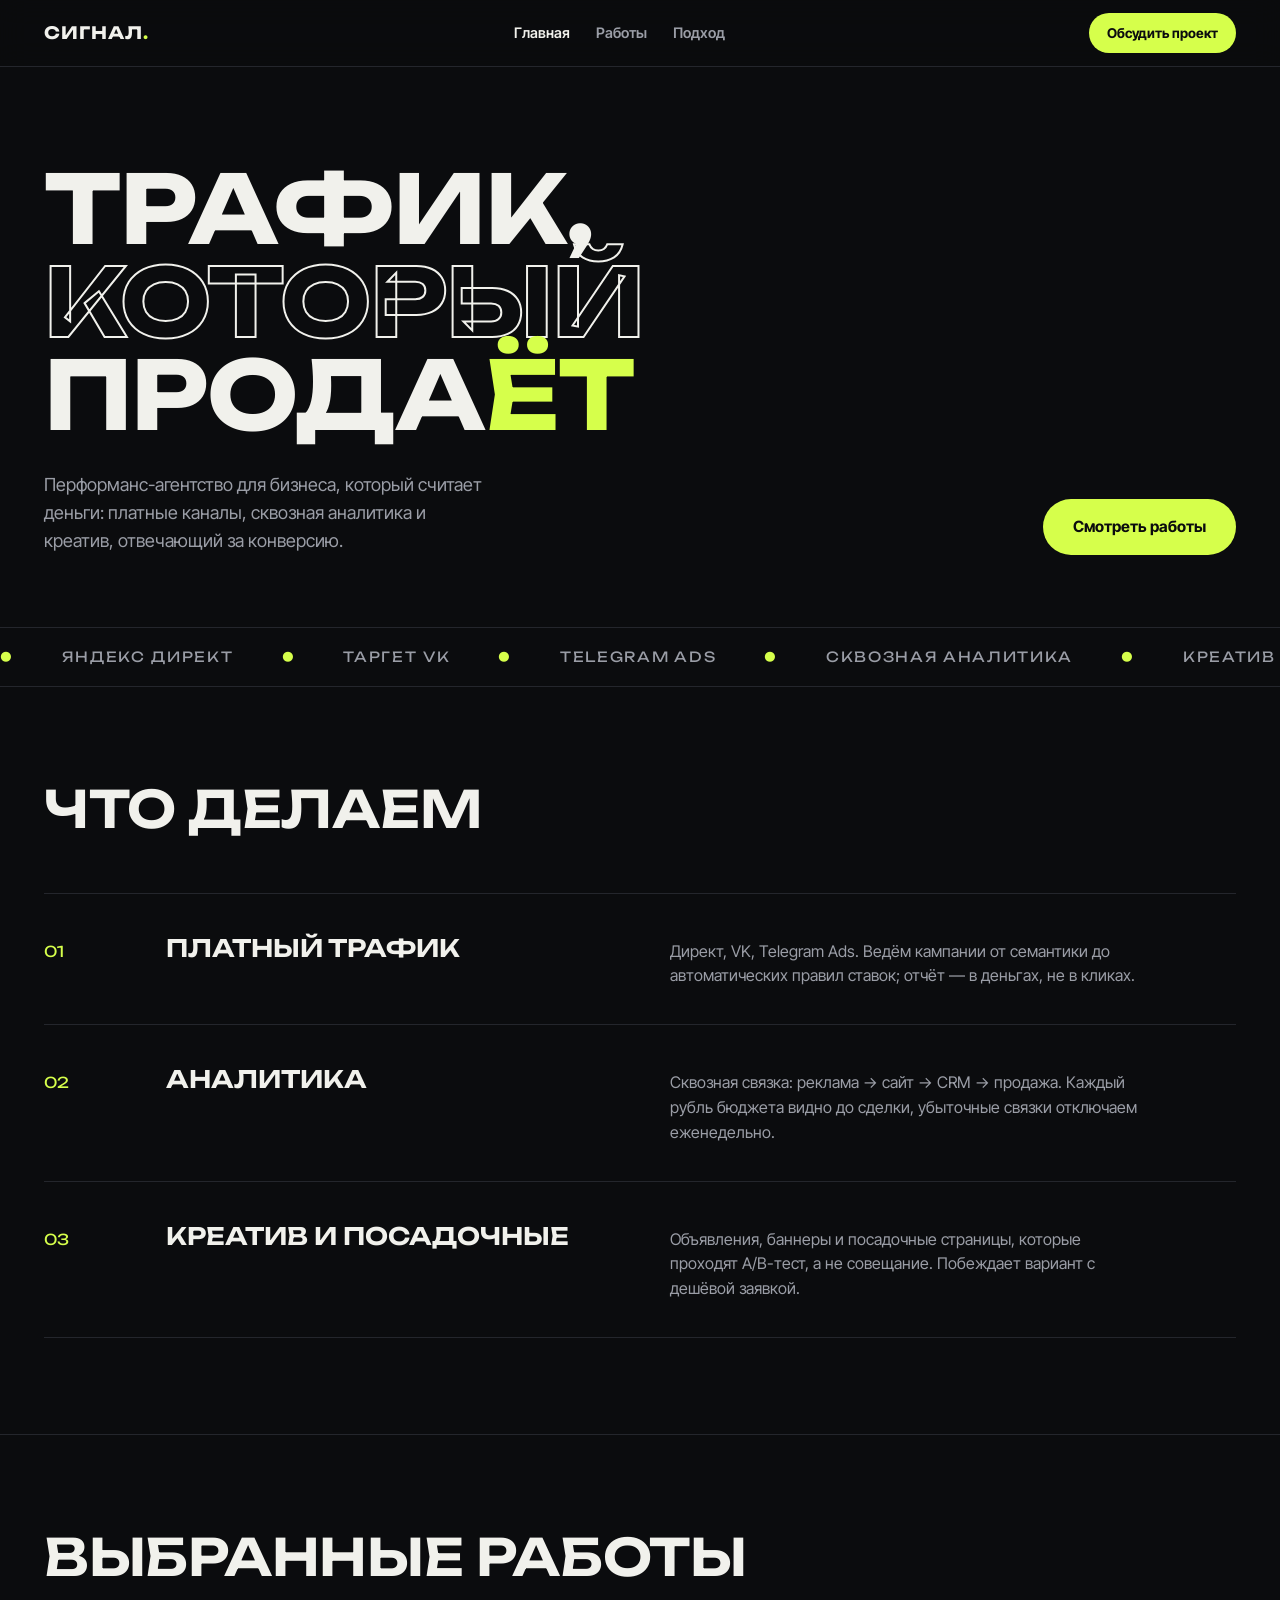
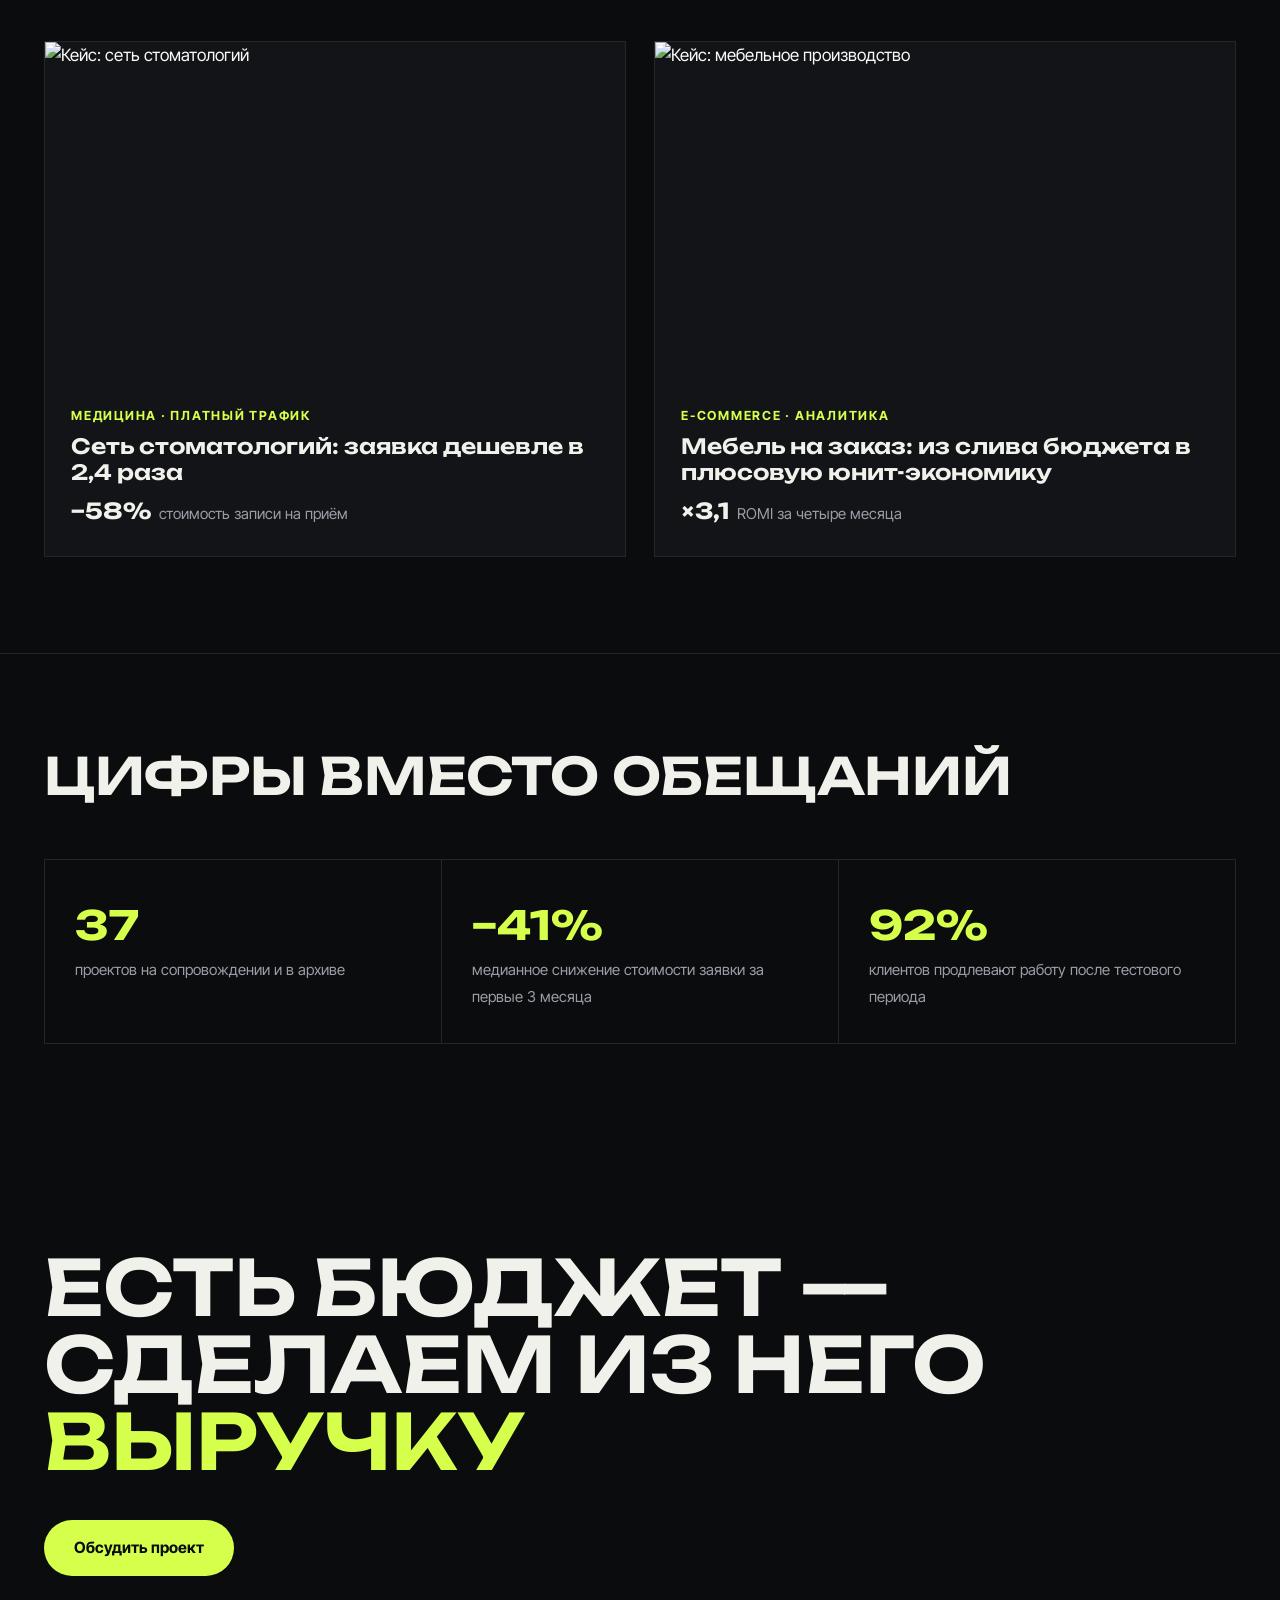
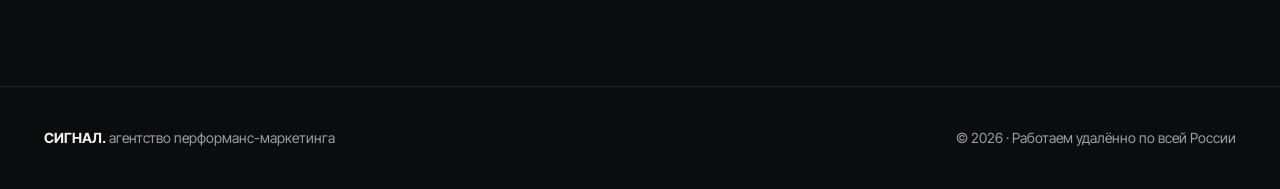
==== index.html @ fbac9bfa "Signal performance marketing agency site" ====
<!DOCTYPE html>
<html lang="ru">
<head>
<meta charset="utf-8">
<meta name="viewport" content="width=device-width, initial-scale=1">
<title>Сигнал — агентство перформанс-маркетинга</title>
<meta name="description" content="Сигнал — агентство перформанс-маркетинга: платный трафик, аналитика, креатив. Работаем на заявки и продажи, а не на охваты.">
<link rel="preconnect" href="https://fonts.googleapis.com">
<link rel="preconnect" href="https://fonts.gstatic.com" crossorigin>
<link href="https://fonts.googleapis.com/css2?family=Unbounded:wght@600;700&family=Inter+Tight:wght@400;500;600;700&display=swap" rel="stylesheet">
<link rel="stylesheet" href="style.css">
</head>
<body>

<header class="head">
  <div class="wrap">
    <a class="logo" href="index.html">СИГНАЛ<i>.</i></a>
    <nav class="nav">
      <a href="index.html" class="on">Главная</a>
      <a href="works.html">Работы</a>
      <a href="approach.html">Подход</a>
    </nav>
    <a class="cta-mini" href="mailto:hi@signal.example">Обсудить проект</a>
  </div>
</header>

<section class="hero">
  <div class="wrap">
    <h1>Трафик,<br><span class="hollow">который</span><br>прода<span class="acid">ёт</span></h1>
    <div class="hero-sub">
      <p>Перформанс-агентство для бизнеса, который считает деньги: платные каналы, сквозная аналитика и креатив, отвечающий за конверсию.</p>
      <a class="btn" href="works.html">Смотреть работы</a>
    </div>
  </div>
</section>

<div class="marquee" aria-hidden="true">
  <div class="marquee-track">
    <span><i>●</i>Яндекс Директ</span><span><i>●</i>Таргет VK</span><span><i>●</i>Telegram Ads</span><span><i>●</i>Сквозная аналитика</span><span><i>●</i>Креатив</span><span><i>●</i>CRM-маркетинг</span>
    <span><i>●</i>Яндекс Директ</span><span><i>●</i>Таргет VK</span><span><i>●</i>Telegram Ads</span><span><i>●</i>Сквозная аналитика</span><span><i>●</i>Креатив</span><span><i>●</i>CRM-маркетинг</span>
  </div>
</div>

<section class="blk">
  <div class="wrap">
    <h2>Что делаем</h2>
    <div class="srv">
      <div class="srv-row rise">
        <div class="no">01</div>
        <h3>Платный трафик</h3>
        <p>Директ, VK, Telegram Ads. Ведём кампании от семантики до автоматических правил ставок; отчёт — в деньгах, не в кликах.</p>
      </div>
      <div class="srv-row rise">
        <div class="no">02</div>
        <h3>Аналитика</h3>
        <p>Сквозная связка: реклама → сайт → CRM → продажа. Каждый рубль бюджета видно до сделки, убыточные связки отключаем еженедельно.</p>
      </div>
      <div class="srv-row rise">
        <div class="no">03</div>
        <h3>Креатив и посадочные</h3>
        <p>Объявления, баннеры и посадочные страницы, которые проходят A/B-тест, а не совещание. Побеждает вариант с дешёвой заявкой.</p>
      </div>
    </div>
  </div>
</section>

<section class="blk">
  <div class="wrap">
    <h2>Выбранные работы</h2>
    <div class="works-grid">
      <a class="work-card rise" href="work-dental.html">
        <img src="https://picsum.photos/id/1076/900/680" alt="Кейс: сеть стоматологий" loading="lazy">
        <div class="work-card__body">
          <span class="work-card__tag">Медицина · платный трафик</span>
          <h3>Сеть стоматологий: заявка дешевле в 2,4 раза</h3>
          <div class="work-card__nums"><b>−58%</b>стоимость записи на приём</div>
        </div>
      </a>
      <a class="work-card rise" href="work-furniture.html">
        <img src="https://picsum.photos/id/48/900/680" alt="Кейс: мебельное производство" loading="lazy">
        <div class="work-card__body">
          <span class="work-card__tag">E-commerce · аналитика</span>
          <h3>Мебель на заказ: из слива бюджета в плюсовую юнит-экономику</h3>
          <div class="work-card__nums"><b>×3,1</b>ROMI за четыре месяца</div>
        </div>
      </a>
    </div>
  </div>
</section>

<section class="blk">
  <div class="wrap">
    <h2>Цифры вместо обещаний</h2>
    <div class="nums">
      <div class="rise"><b>37</b><span>проектов на сопровождении и в архиве</span></div>
      <div class="rise"><b>−41%</b><span>медианное снижение стоимости заявки за первые 3 месяца</span></div>
      <div class="rise"><b>92%</b><span>клиентов продлевают работу после тестового периода</span></div>
    </div>
  </div>
</section>

<section class="big-cta">
  <div class="wrap">
    <h2>Есть бюджет —<br>сделаем из него <span>выручку</span></h2>
    <a class="btn" href="mailto:hi@signal.example">Обсудить проект</a>
  </div>
</section>

<footer class="foot">
  <div class="wrap">
    <div><b>СИГНАЛ.</b> агентство перформанс-маркетинга</div>
    <div>© 2026 · Работаем удалённо по всей России</div>
  </div>
</footer>

<script>
const io = new IntersectionObserver(es => es.forEach(e => {
  if (e.isIntersecting) { e.target.classList.add('in'); io.unobserve(e.target); }
}), { threshold: 0.15 });
document.querySelectorAll('.rise').forEach(el => io.observe(el));
</script>
</body>
</html>
---- style.css ----
:root {
  --bg: #0b0c0e;
  --bg-raise: #131418;
  --line: #24262c;
  --ink: #f1f1ec;
  --ink-soft: #9a9da6;
  --acid: #d6ff4b;
  --wrap: 1240px;
}

* { margin: 0; padding: 0; box-sizing: border-box; }

html { scroll-behavior: smooth; }
@media (prefers-reduced-motion: reduce) {
  html { scroll-behavior: auto; }
  .rise { opacity: 1 !important; transform: none !important; transition: none !important; }
}

body {
  font-family: "Inter Tight", -apple-system, sans-serif;
  background: var(--bg); color: var(--ink);
  line-height: 1.55; font-size: 17px;
  -webkit-font-smoothing: antialiased;
}
.wrap { max-width: var(--wrap); margin: 0 auto; padding: 0 24px; }
a { color: inherit; text-decoration: none; }
img { max-width: 100%; display: block; }
h1, h2, h3, .display { font-family: "Unbounded", sans-serif; font-weight: 600; }

/* header */
.head { position: sticky; top: 0; z-index: 50; background: rgb(11 12 14 / .85); backdrop-filter: blur(14px); border-bottom: 1px solid var(--line); }
.head .wrap { height: 66px; display: flex; align-items: center; justify-content: space-between; }
.logo { font-family: "Unbounded", sans-serif; font-weight: 700; font-size: 17px; letter-spacing: .06em; }
.logo i { font-style: normal; color: var(--acid); }
.nav { display: flex; gap: 26px; font-size: 14.5px; font-weight: 600; color: var(--ink-soft); }
.nav a:hover, .nav a.on { color: var(--ink); }
.cta-mini { font-size: 13.5px; font-weight: 700; padding: 10px 18px; background: var(--acid); color: #0b0c0e; border-radius: 999px; transition: transform .15s ease; }
.cta-mini:hover { transform: scale(1.04); }
.cta-mini:active { transform: scale(.98); }

/* hero */
.hero { padding: 96px 0 72px; border-bottom: 1px solid var(--line); position: relative; overflow: hidden; }
.hero h1 {
  font-size: clamp(44px, 7.4vw, 104px);
  line-height: .98; letter-spacing: -0.01em; font-weight: 700;
  text-transform: uppercase;
}
.hero h1 .hollow {
  color: transparent;
  -webkit-text-stroke: 2px var(--ink);
}
.hero h1 .acid { color: var(--acid); }
.hero-sub { margin-top: 30px; display: flex; align-items: flex-end; justify-content: space-between; gap: 40px; flex-wrap: wrap; }
.hero-sub p { max-width: 44ch; color: var(--ink-soft); font-size: 18px; }
.btn {
  display: inline-block; font-weight: 700; font-size: 15.5px;
  padding: 16px 30px; border-radius: 999px;
  background: var(--acid); color: #0b0c0e;
  transition: transform .15s ease;
  white-space: nowrap;
}
.btn:hover { transform: scale(1.05); }
.btn:active { transform: scale(.97); }
.btn--ghost { background: transparent; color: var(--ink); border: 1px solid var(--line); }
.btn--ghost:hover { border-color: var(--ink); }

/* marquee */
.marquee { border-bottom: 1px solid var(--line); overflow: hidden; padding: 18px 0; }
.marquee-track { display: flex; gap: 48px; width: max-content; animation: slide 28s linear infinite; font-family: "Unbounded", sans-serif; font-size: 14px; letter-spacing: .12em; text-transform: uppercase; color: var(--ink-soft); }
.marquee-track span i { font-style: normal; color: var(--acid); margin-right: 48px; }
@keyframes slide { to { transform: translateX(-50%); } }
@media (prefers-reduced-motion: reduce) { .marquee-track { animation: none; } }

/* sections */
section.blk { padding: 96px 0; }
section.blk + section.blk { border-top: 1px solid var(--line); }
.blk h2 { font-size: clamp(28px, 4vw, 52px); line-height: 1.05; text-transform: uppercase; letter-spacing: -0.005em; max-width: 24ch; }
.blk .lead { margin-top: 18px; color: var(--ink-soft); max-width: 56ch; font-size: 17.5px; }

/* services */
.srv { margin-top: 56px; border-top: 1px solid var(--line); }
.srv-row { display: grid; grid-template-columns: 90px 1fr 1.2fr; gap: 32px; padding: 36px 0; border-bottom: 1px solid var(--line); align-items: baseline; transition: background .2s ease; }
.srv-row:hover { background: var(--bg-raise); }
.srv-row .no { font-family: "Unbounded", sans-serif; color: var(--acid); font-size: 15px; }
.srv-row h3 { font-size: 24px; text-transform: uppercase; }
.srv-row p { color: var(--ink-soft); font-size: 16px; max-width: 52ch; }

/* works */
.works-grid { margin-top: 56px; display: grid; grid-template-columns: 1fr 1fr; gap: 28px; }
.work-card { position: relative; display: block; border: 1px solid var(--line); background: var(--bg-raise); overflow: hidden; }
.work-card img { width: 100%; height: 340px; object-fit: cover; filter: saturate(.7) contrast(1.08); transition: transform .4s ease, filter .4s ease; }
.work-card:hover img { transform: scale(1.04); filter: saturate(1) contrast(1.05); }
.work-card__body { padding: 24px 26px 28px; display: flex; flex-direction: column; gap: 8px; }
.work-card__tag { font-size: 12.5px; letter-spacing: .14em; text-transform: uppercase; color: var(--acid); font-weight: 700; }
.work-card__body h3 { font-size: 21px; line-height: 1.25; }
.work-card__nums { color: var(--ink-soft); font-size: 15px; }
.work-card__nums b { color: var(--ink); font-family: "Unbounded", sans-serif; font-size: 22px; margin-right: 8px; }

/* numbers strip */
.nums { display: grid; grid-template-columns: repeat(3, 1fr); gap: 1px; background: var(--line); border: 1px solid var(--line); margin-top: 56px; }
.nums div { background: var(--bg); padding: 34px 30px; }
.nums b { display: block; font-family: "Unbounded", sans-serif; font-size: 40px; color: var(--acid); }
.nums span { color: var(--ink-soft); font-size: 15px; }

/* approach list */
.steps { margin-top: 56px; display: grid; grid-template-columns: repeat(2, 1fr); gap: 1px; background: var(--line); border: 1px solid var(--line); }
.steps div { background: var(--bg); padding: 34px 30px; }
.steps h3 { font-size: 18px; text-transform: uppercase; margin-bottom: 10px; }
.steps h3 i { font-style: normal; color: var(--acid); margin-right: 10px; }
.steps p { color: var(--ink-soft); font-size: 15.5px; }

/* big cta */
.big-cta { padding: 110px 0; text-align: left; }
.big-cta h2 { font-size: clamp(36px, 6vw, 84px); text-transform: uppercase; line-height: 1; max-width: none; }
.big-cta h2 span { color: var(--acid); }
.big-cta .btn { margin-top: 40px; }

/* work page */
.work-hero { padding: 80px 0 56px; border-bottom: 1px solid var(--line); }
.crumbs { font-size: 13.5px; font-weight: 600; color: var(--ink-soft); margin-bottom: 26px; letter-spacing: .04em; }
.crumbs a:hover { color: var(--acid); }
.work-hero h1 { font-size: clamp(30px, 4.6vw, 60px); line-height: 1.04; text-transform: uppercase; max-width: 22ch; }
.work-meta { margin-top: 30px; display: flex; gap: 48px; flex-wrap: wrap; }
.work-meta div b { display: block; font-size: 14.5px; }
.work-meta div span { font-size: 13.5px; color: var(--ink-soft); }
.work-cover { border-bottom: 1px solid var(--line); }
.work-cover img { width: 100%; height: 420px; object-fit: cover; filter: saturate(.75) contrast(1.06); }
.work-body { padding: 72px 0; display: grid; grid-template-columns: 4fr 8fr; gap: 56px; }
.work-body aside { position: sticky; top: 100px; align-self: start; }
.work-body aside .nums-side b { display: block; font-family: "Unbounded", sans-serif; font-size: 34px; color: var(--acid); }
.work-body aside .nums-side span { color: var(--ink-soft); font-size: 14px; display: block; margin-bottom: 22px; }
.work-body h2 { font-size: 24px; text-transform: uppercase; margin: 40px 0 14px; }
.work-body h2:first-child { margin-top: 0; }
.work-body p { color: #c9cbd1; margin-bottom: 14px; max-width: 64ch; }
.work-body ul { margin: 0 0 14px 20px; color: #c9cbd1; }
.work-body li { margin-bottom: 7px; }
.quote { margin: 36px 0; padding: 26px 30px; background: var(--bg-raise); border-left: 3px solid var(--acid); font-size: 18px; }
.quote footer { margin-top: 10px; font-size: 13.5px; color: var(--ink-soft); }

/* footer */
.foot { border-top: 1px solid var(--line); }
.foot .wrap { padding: 40px 24px; display: flex; justify-content: space-between; gap: 20px; flex-wrap: wrap; color: var(--ink-soft); font-size: 14px; }
.foot b { color: var(--ink); }

/* rise */
.rise { opacity: 0; transform: translateY(20px); transition: opacity .6s ease, transform .6s ease; }
.rise.in { opacity: 1; transform: none; }

@media (max-width: 880px) {
  .nav { display: none; }
  .works-grid, .steps, .work-body { grid-template-columns: 1fr; }
  .nums { grid-template-columns: 1fr; }
  .srv-row { grid-template-columns: 1fr; gap: 10px; }
  .work-body aside { position: static; }
  section.blk, .hero { padding: 60px 0; }
  .work-card img { height: 240px; }
}
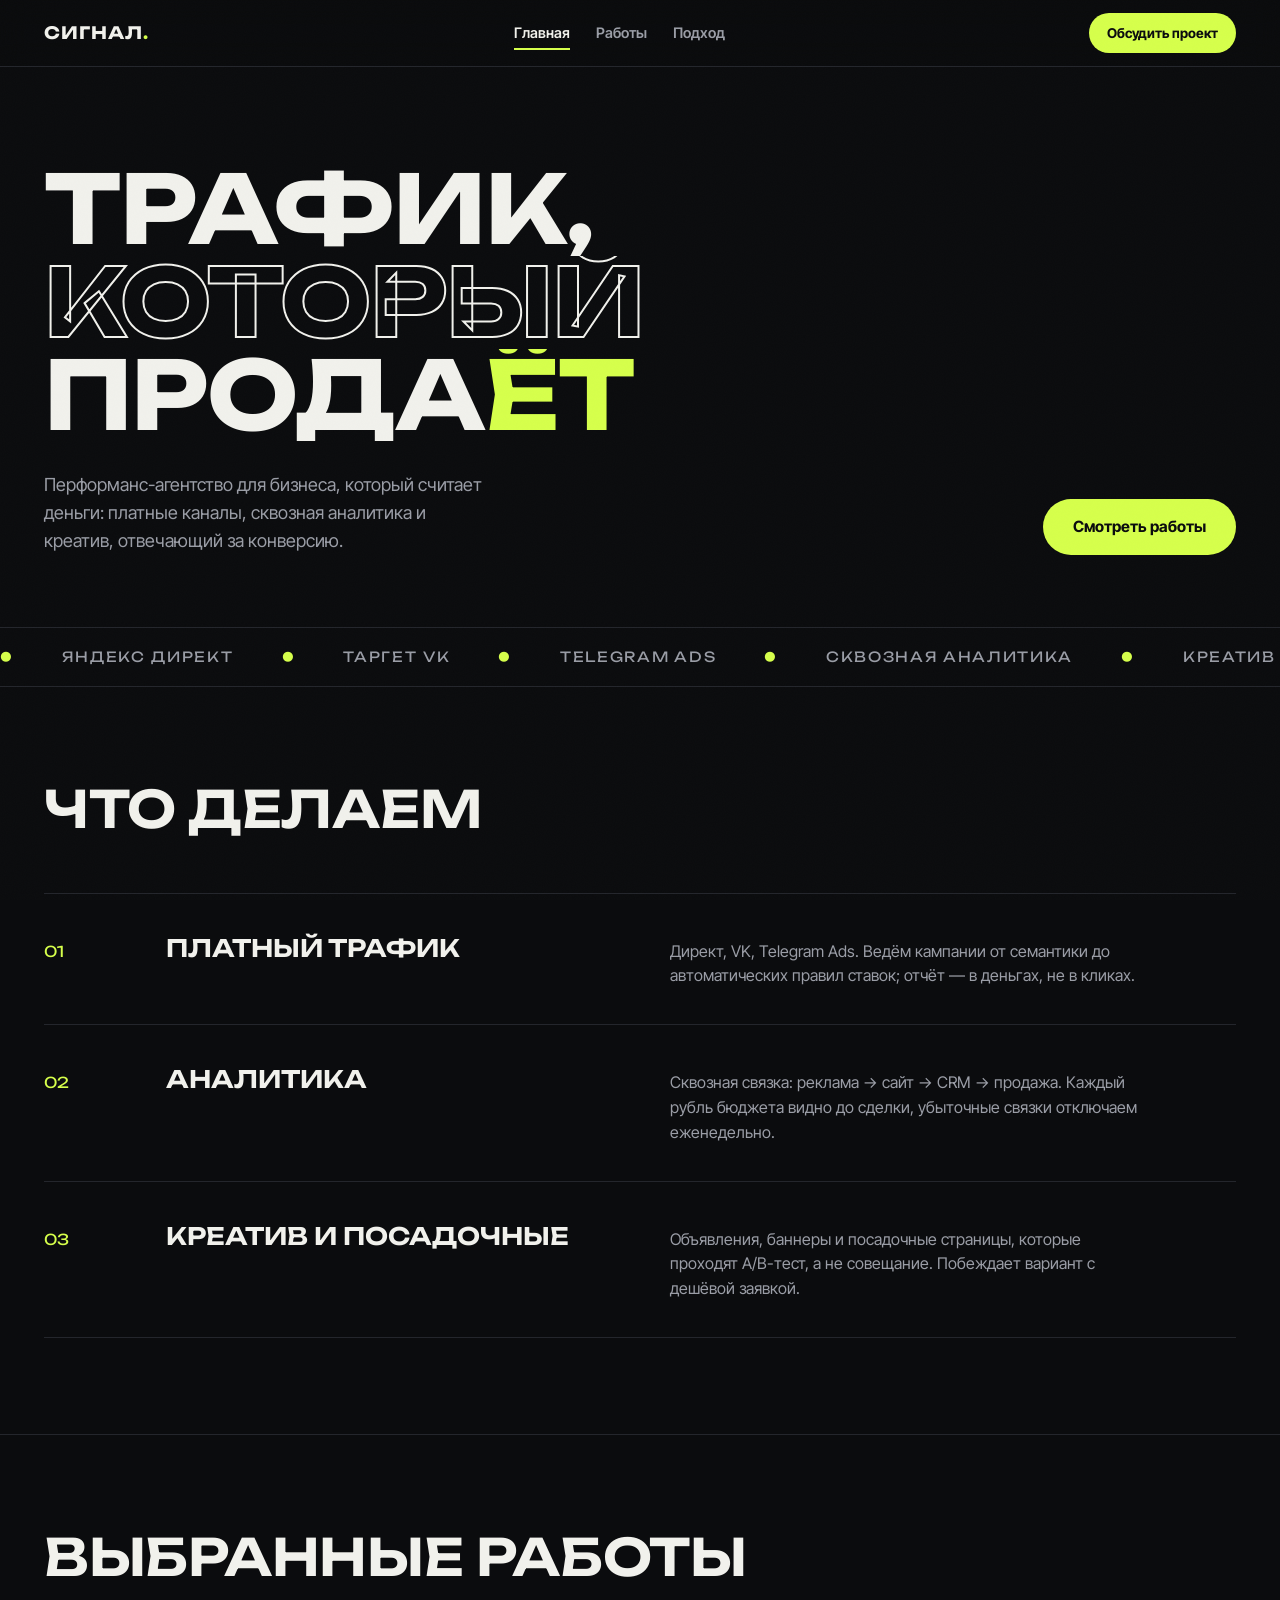
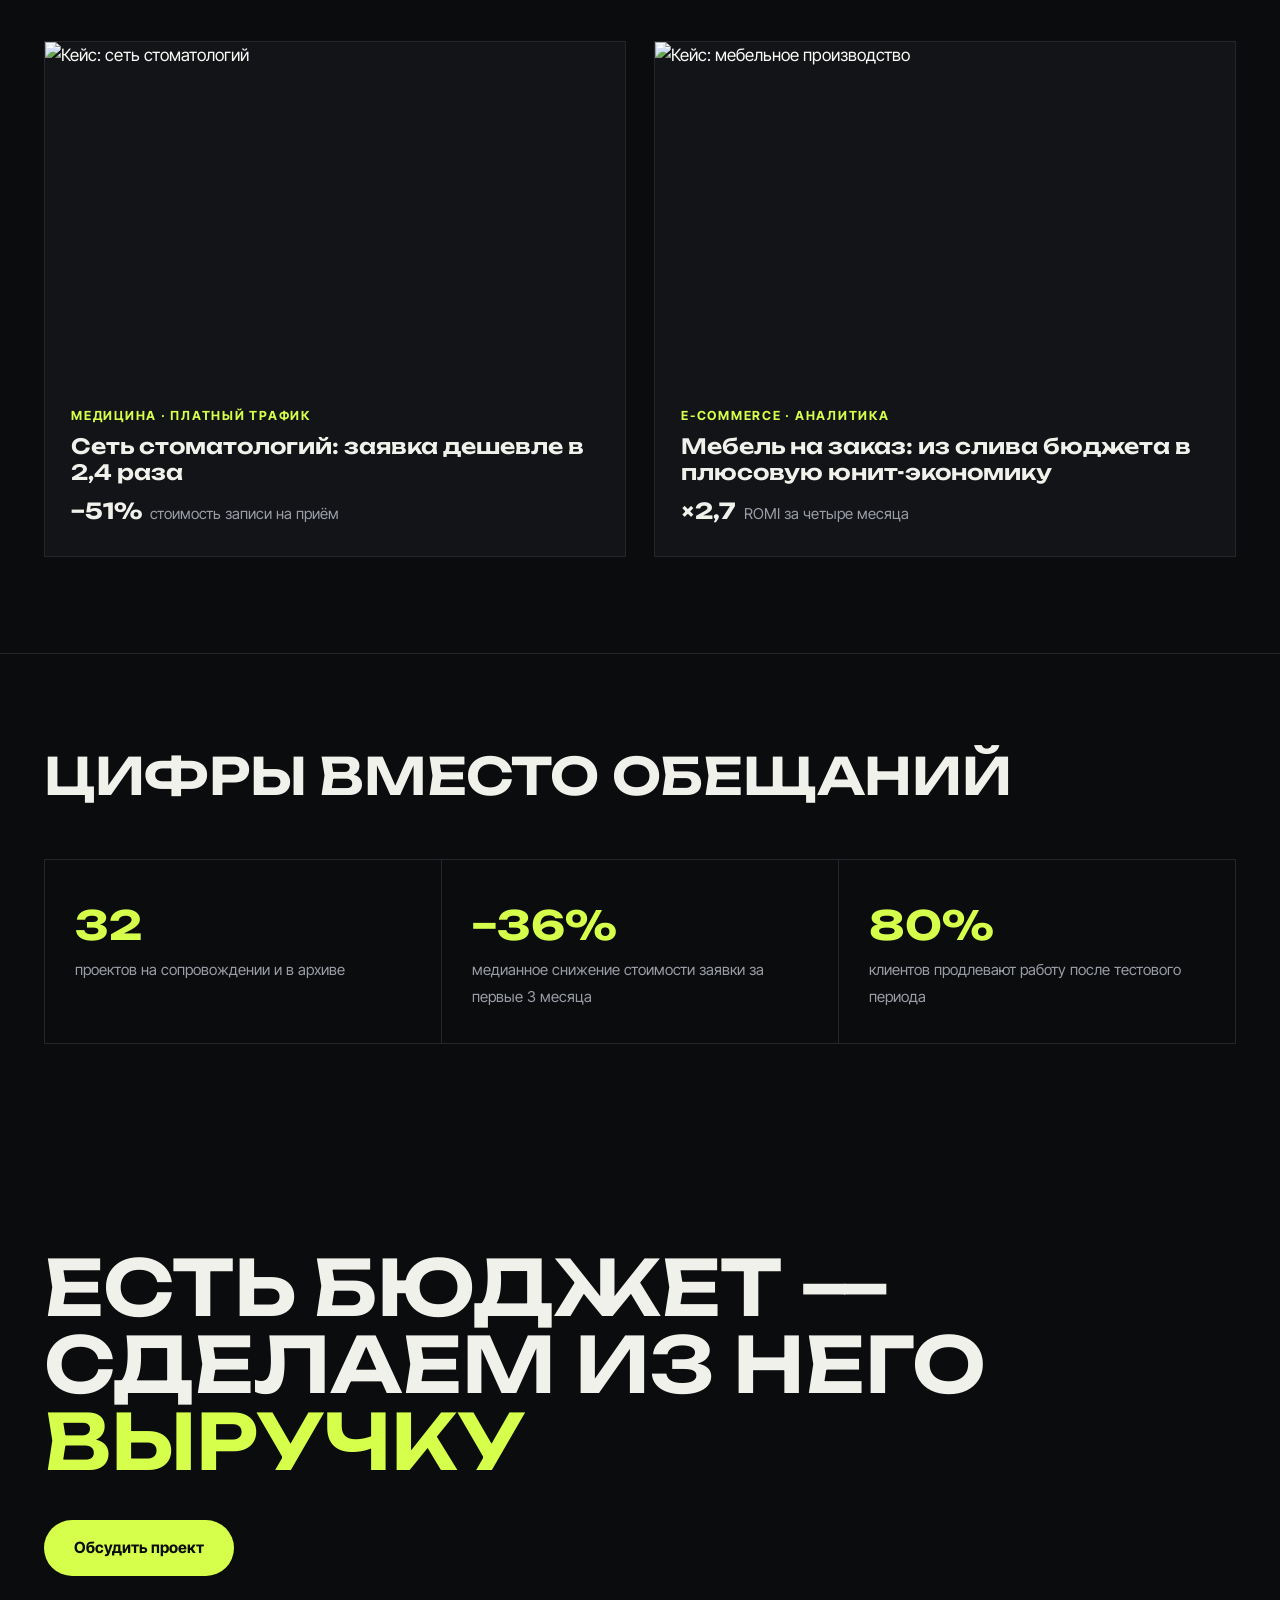
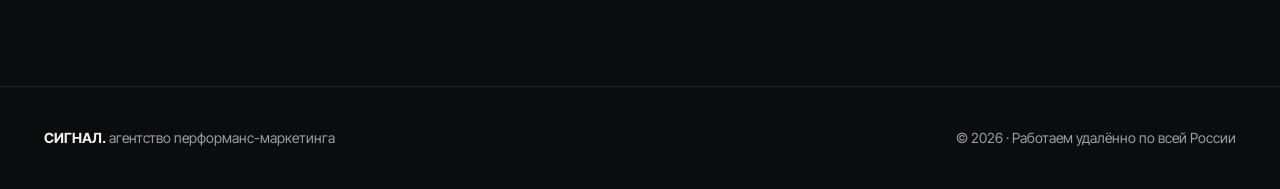
==== commit feeed100: "Polish: hero line intro, grain, scroll progress, counters, favicon" ====
--- a/index.html
+++ b/index.html
@@ -9,6 +9,10 @@
 <link rel="preconnect" href="https://fonts.gstatic.com" crossorigin>
 <link href="https://fonts.googleapis.com/css2?family=Unbounded:wght@600;700&family=Inter+Tight:wght@400;500;600;700&display=swap" rel="stylesheet">
 <link rel="stylesheet" href="style.css">
+<link rel="icon" href="data:image/svg+xml,%3Csvg xmlns=%27http://www.w3.org/2000/svg%27 viewBox=%270 0 64 64%27%3E%3Crect width=%2764%27 height=%2764%27 fill=%27%230b0c0e%27/%3E%3Ctext x=%2732%27 y=%2744%27 font-family=%27Arial,sans-serif%27 font-size=%2736%27 font-weight=%27800%27 fill=%27%23d6ff4b%27 text-anchor=%27middle%27%3EC%3C/text%3E%3C/svg%3E">
+<meta property="og:title" content="Сигнал — агентство перформанс-маркетинга">
+<meta property="og:type" content="website">
+<meta property="og:description" content="Сигнал — агентство перформанс-маркетинга: платный трафик, аналитика, креатив. Работаем на заявки и продажи, а не на охваты.">
 </head>
 <body>
 
@@ -26,7 +30,7 @@
 
 <section class="hero">
   <div class="wrap">
-    <h1>Трафик,<br><span class="hollow">который</span><br>прода<span class="acid">ёт</span></h1>
+    <h1><span class="line"><span>Трафик,</span></span><span class="line"><span class="hollow">который</span></span><span class="line"><span>прода<i class="acid" style="font-style:normal">ёт</i></span></span></h1>
     <div class="hero-sub">
       <p>Перформанс-агентство для бизнеса, который считает деньги: платные каналы, сквозная аналитика и креатив, отвечающий за конверсию.</p>
       <a class="btn" href="works.html">Смотреть работы</a>
@@ -113,11 +117,6 @@
   </div>
 </footer>
 
-<script>
-const io = new IntersectionObserver(es => es.forEach(e => {
-  if (e.isIntersecting) { e.target.classList.add('in'); io.unobserve(e.target); }
-}), { threshold: 0.15 });
-document.querySelectorAll('.rise').forEach(el => io.observe(el));
-</script>
+<script src="app.js"></script>
 </body>
 </html>
--- a/style.css
+++ b/style.css
@@ -143,8 +143,55 @@
 .foot b { color: var(--ink); }
 
 /* rise */
-.rise { opacity: 0; transform: translateY(20px); transition: opacity .6s ease, transform .6s ease; }
+.rise { opacity: 0; transform: translateY(20px); transition: opacity .7s cubic-bezier(.16,1,.3,1), transform .7s cubic-bezier(.16,1,.3,1); }
 .rise.in { opacity: 1; transform: none; }
+
+/* grain overlay */
+body::before {
+  content: ""; position: fixed; inset: 0; z-index: 90; pointer-events: none;
+  background-image: url("data:image/svg+xml,%3Csvg xmlns='http://www.w3.org/2000/svg' width='120' height='120'%3E%3Cfilter id='n'%3E%3CfeTurbulence type='fractalNoise' baseFrequency='.9' numOctaves='2'/%3E%3C/filter%3E%3Crect width='120' height='120' filter='url(%23n)' opacity='.35'/%3E%3C/svg%3E");
+  opacity: .05;
+}
+
+/* scroll progress */
+.progress {
+  position: fixed; top: 0; left: 0; right: 0; height: 3px; z-index: 100;
+  background: var(--acid); transform: scaleX(0); transform-origin: left;
+}
+
+/* hero line-by-line intro */
+.hero h1 .line { display: block; overflow: hidden; }
+.hero h1 .line > span { display: inline-block; }
+@media (prefers-reduced-motion: no-preference) {
+  .hero h1 .line > span { transform: translateY(110%); animation: lineUp .9s cubic-bezier(.16,1,.3,1) forwards; }
+  .hero h1 .line:nth-child(2) > span { animation-delay: .1s; }
+  .hero h1 .line:nth-child(3) > span { animation-delay: .2s; }
+  .hero-sub { opacity: 0; transform: translateY(18px); animation: fadeUp .8s cubic-bezier(.16,1,.3,1) .45s forwards; }
+}
+@keyframes lineUp { to { transform: translateY(0); } }
+@keyframes fadeUp { to { opacity: 1; transform: none; } }
+
+/* nav underline */
+.nav a { position: relative; }
+.nav a::after {
+  content: ""; position: absolute; left: 0; bottom: -6px; width: 100%; height: 2px;
+  background: var(--acid); transform: scaleX(0); transform-origin: left;
+  transition: transform .25s ease;
+}
+.nav a:hover::after, .nav a.on::after { transform: scaleX(1); }
+
+/* acid glow on primary buttons */
+.btn:not(.btn--ghost), .cta-mini { box-shadow: 0 0 0 rgb(214 255 75 / 0); transition: transform .15s ease, box-shadow .25s ease; }
+.btn:not(.btn--ghost):hover, .cta-mini:hover { box-shadow: 0 6px 32px rgb(214 255 75 / .28); }
+
+/* work card arrow */
+.work-card__body { position: relative; }
+.work-card__body::after {
+  content: "→"; position: absolute; right: 26px; top: 24px;
+  font-family: "Unbounded", sans-serif; color: var(--acid); font-size: 20px;
+  opacity: 0; transform: translateX(-8px); transition: opacity .25s ease, transform .25s ease;
+}
+.work-card:hover .work-card__body::after { opacity: 1; transform: none; }
 
 @media (max-width: 880px) {
   .nav { display: none; }
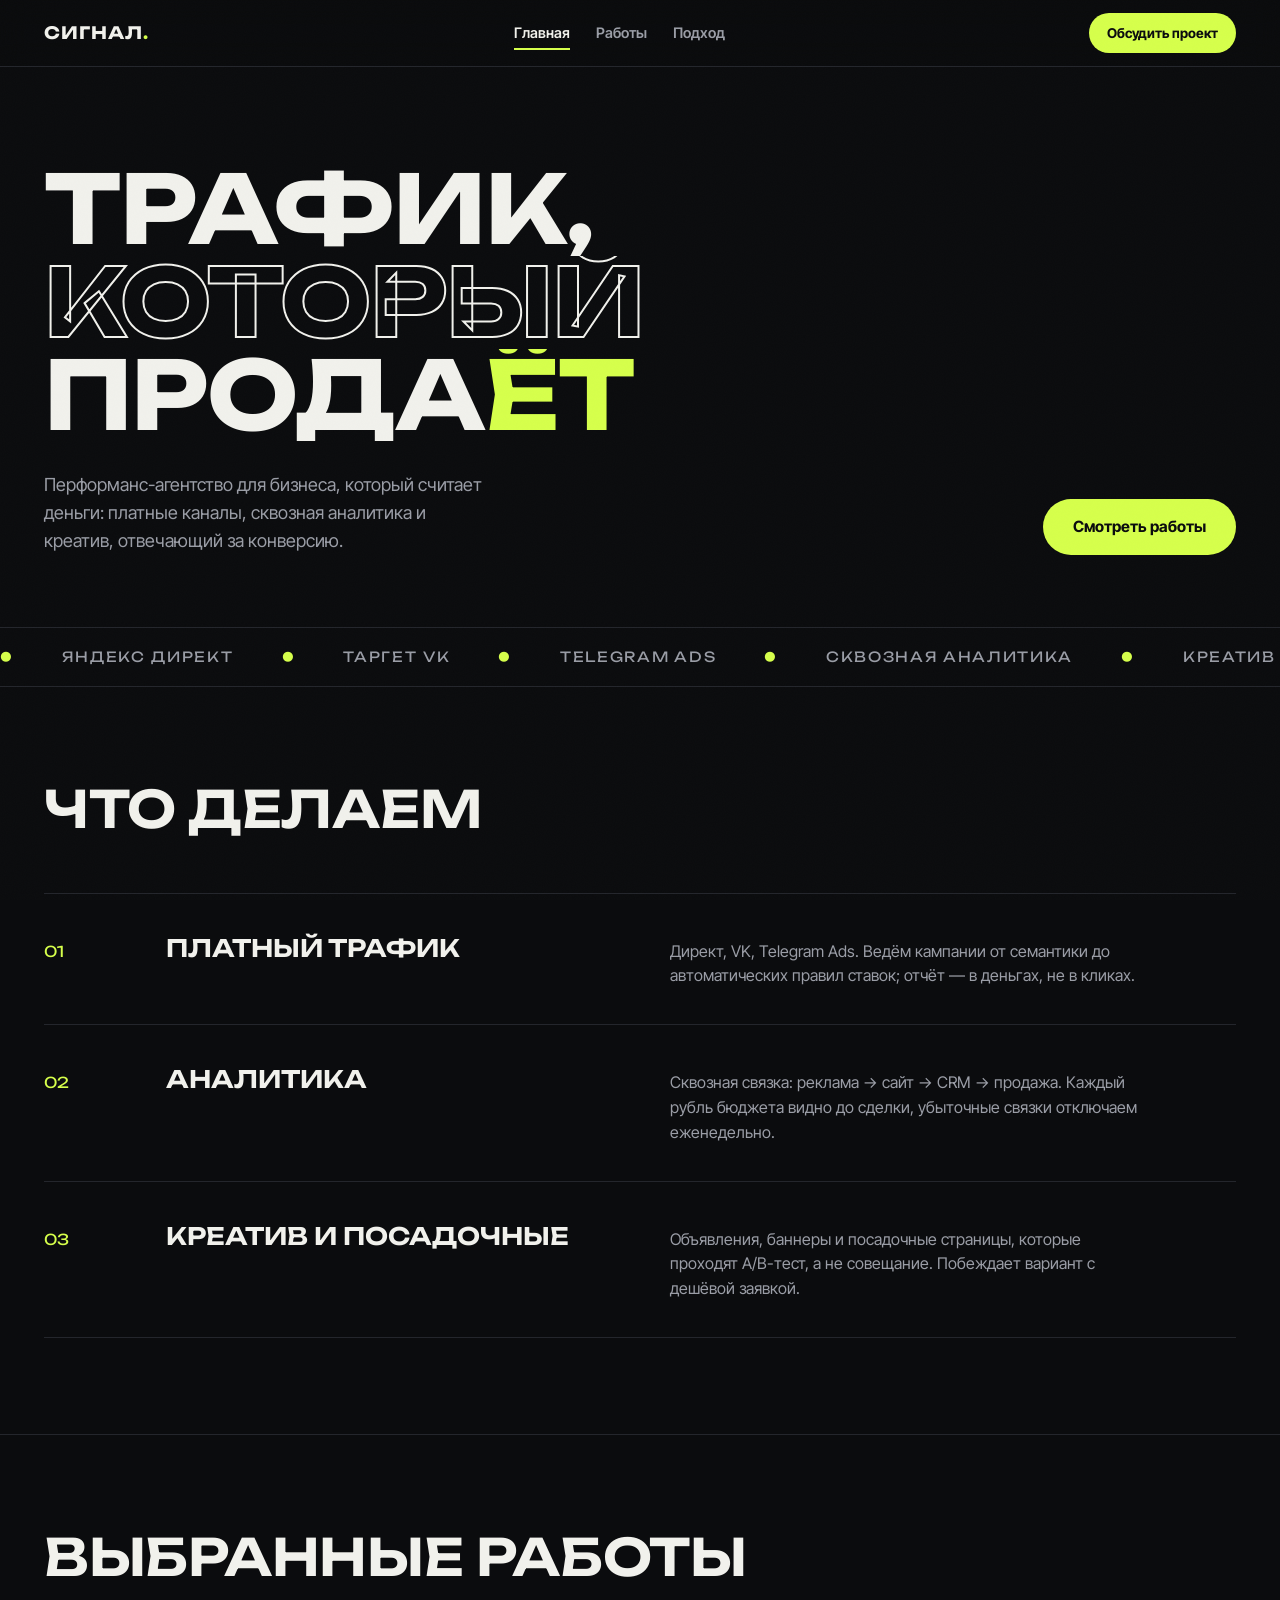
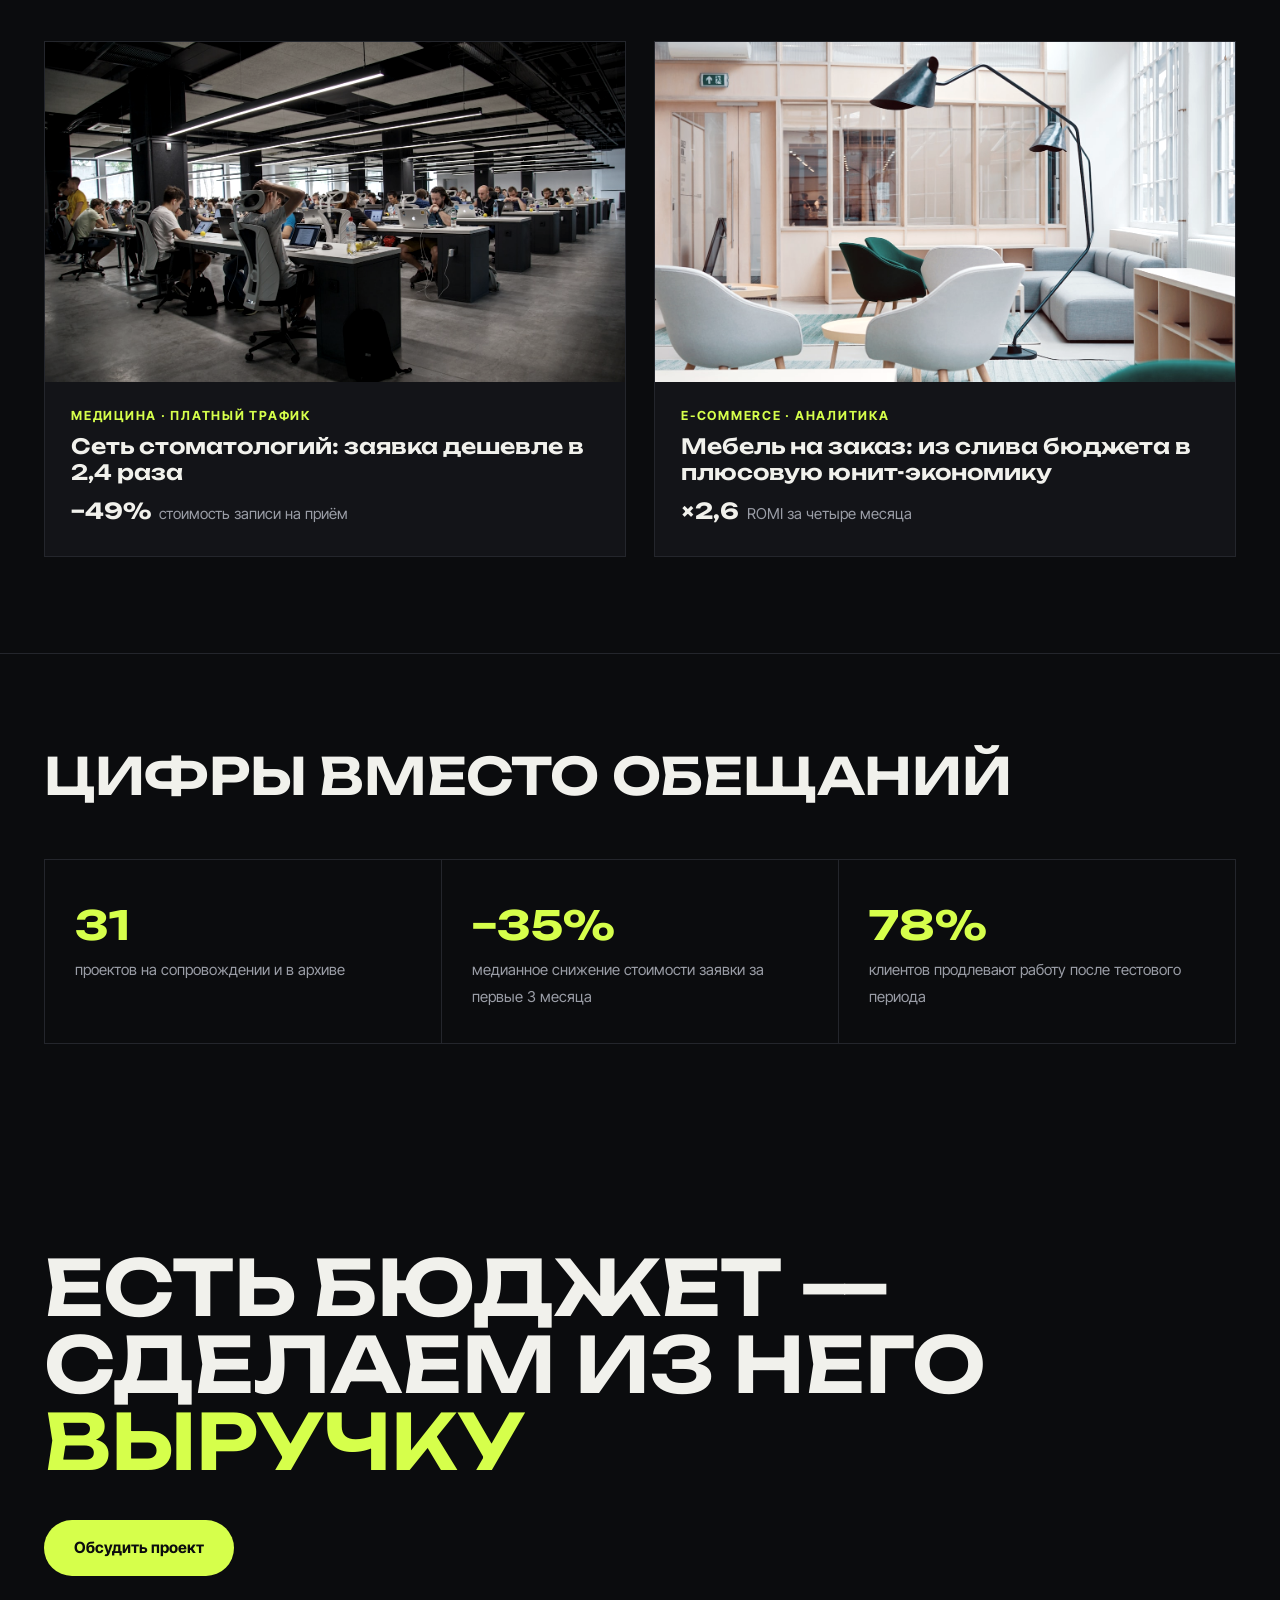
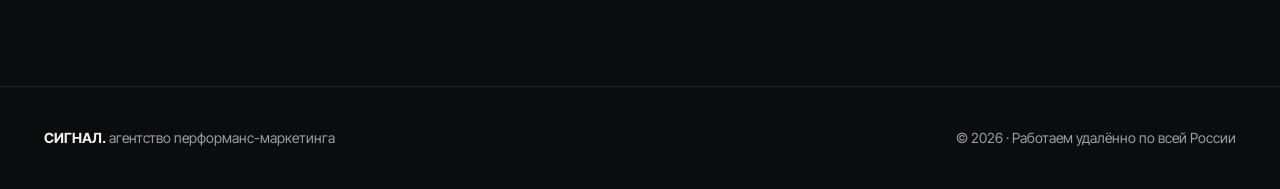
==== commit e4efe712: "Self-hosted images: replace external picsum with local photos" ====
--- a/index.html
+++ b/index.html
@@ -73,7 +73,7 @@
     <h2>Выбранные работы</h2>
     <div class="works-grid">
       <a class="work-card rise" href="work-dental.html">
-        <img src="https://picsum.photos/id/1076/900/680" alt="Кейс: сеть стоматологий" loading="lazy">
+        <img src="img/work-dental.jpg" alt="Кейс: сеть стоматологий" loading="lazy">
         <div class="work-card__body">
           <span class="work-card__tag">Медицина · платный трафик</span>
           <h3>Сеть стоматологий: заявка дешевле в 2,4 раза</h3>
@@ -81,7 +81,7 @@
         </div>
       </a>
       <a class="work-card rise" href="work-furniture.html">
-        <img src="https://picsum.photos/id/48/900/680" alt="Кейс: мебельное производство" loading="lazy">
+        <img src="img/work-furniture.jpg" alt="Кейс: мебельное производство" loading="lazy">
         <div class="work-card__body">
           <span class="work-card__tag">E-commerce · аналитика</span>
           <h3>Мебель на заказ: из слива бюджета в плюсовую юнит-экономику</h3>
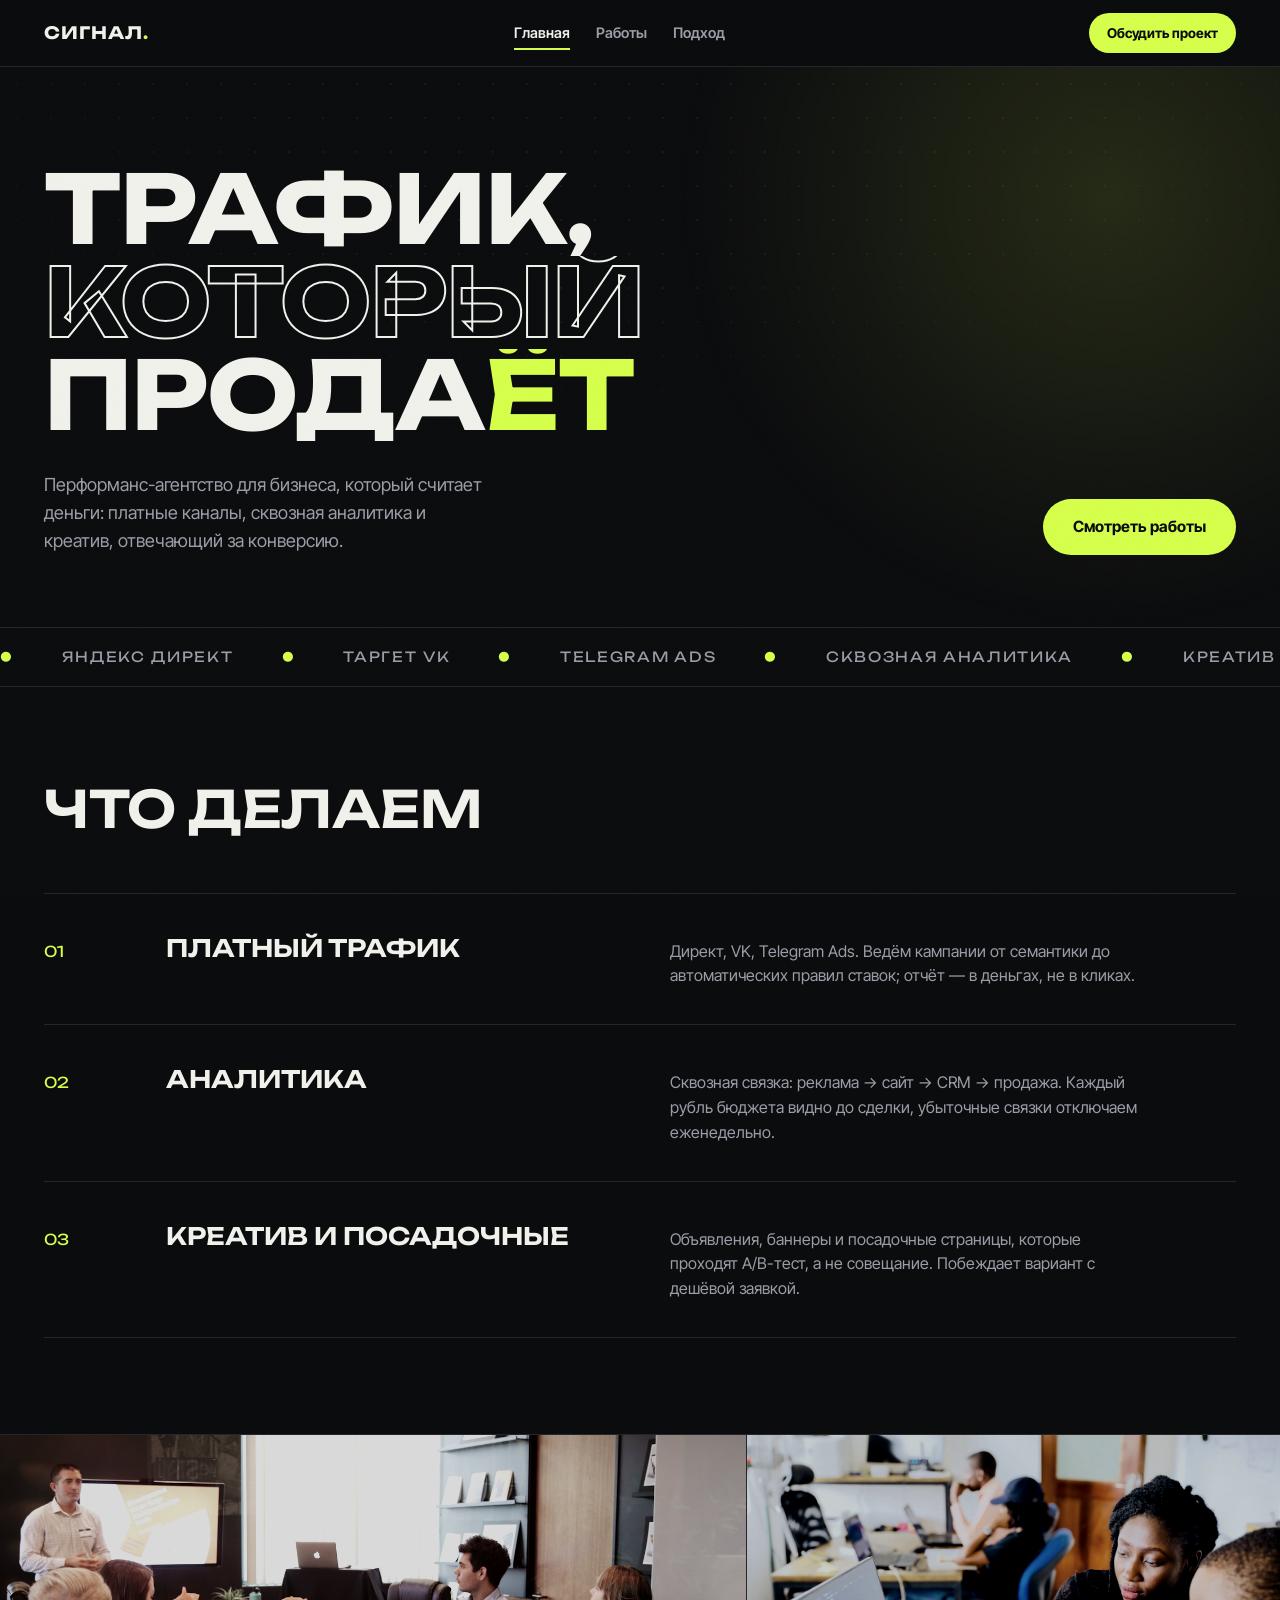
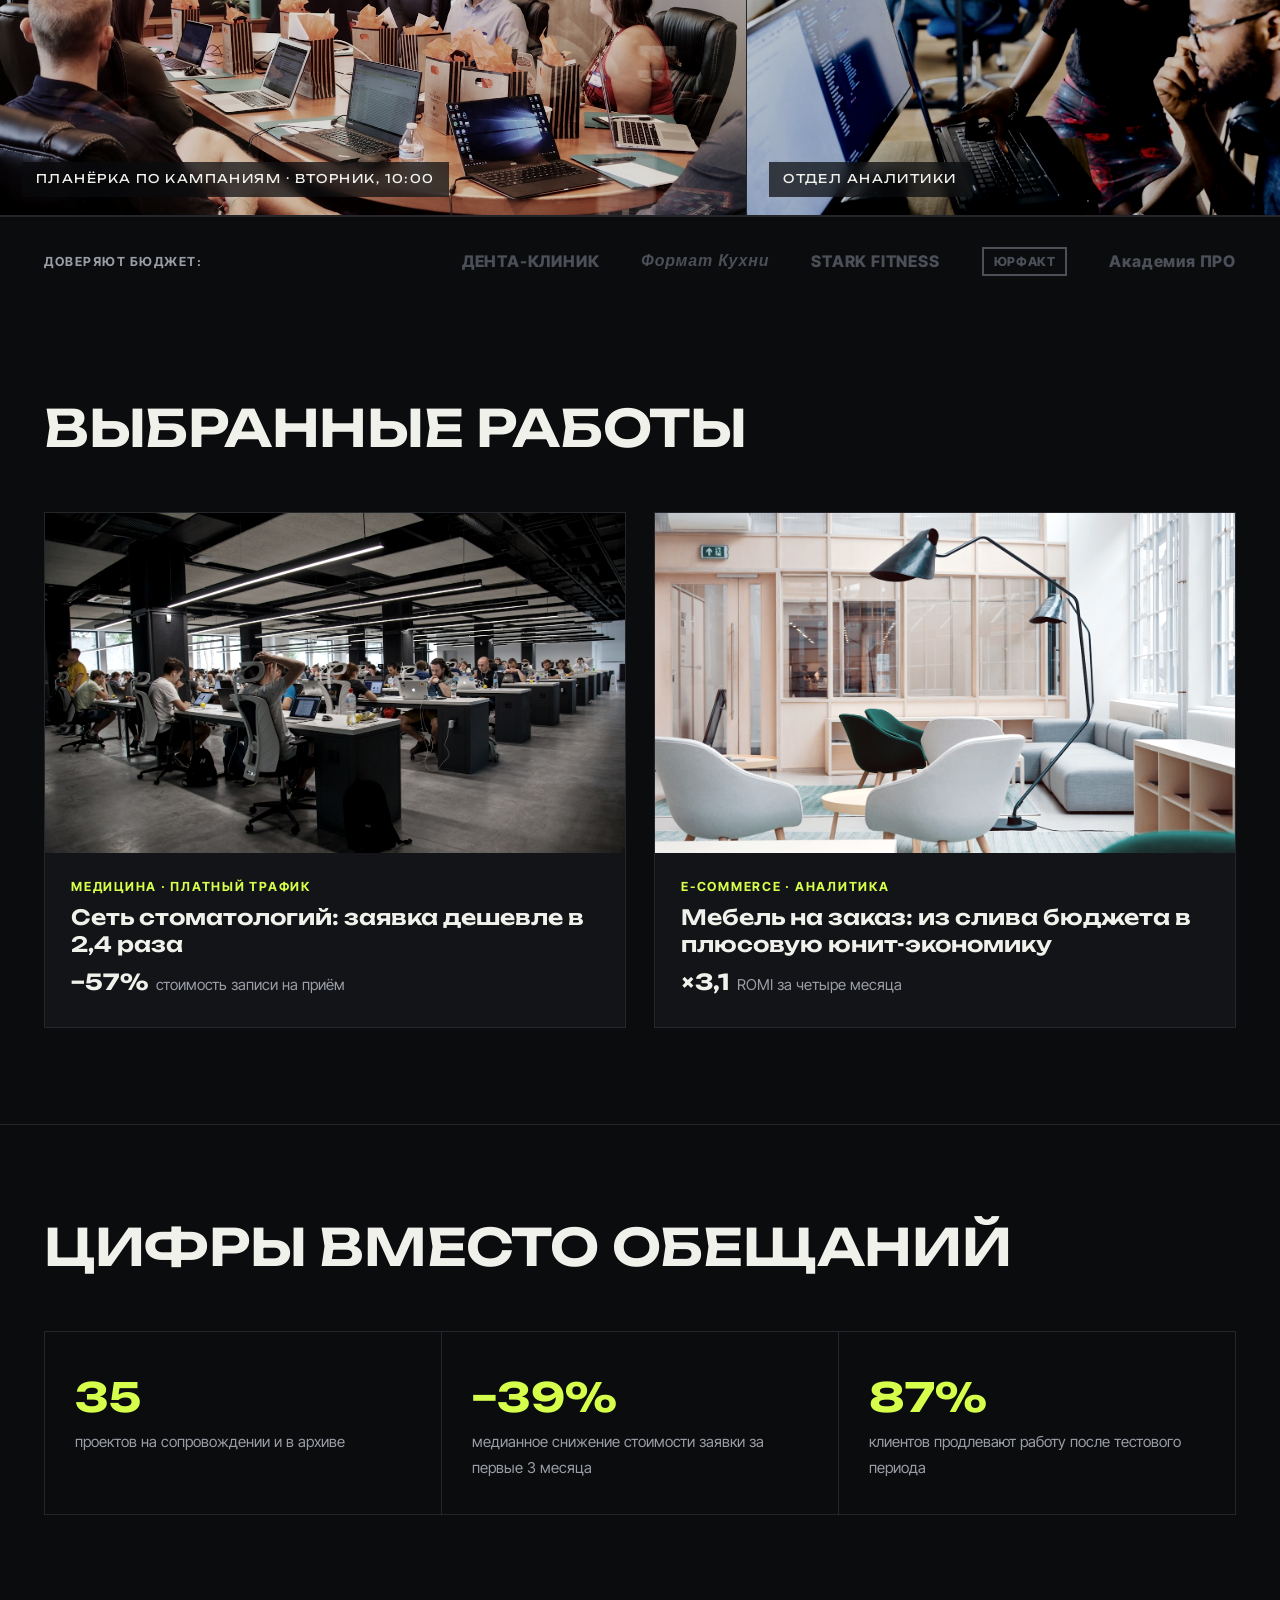
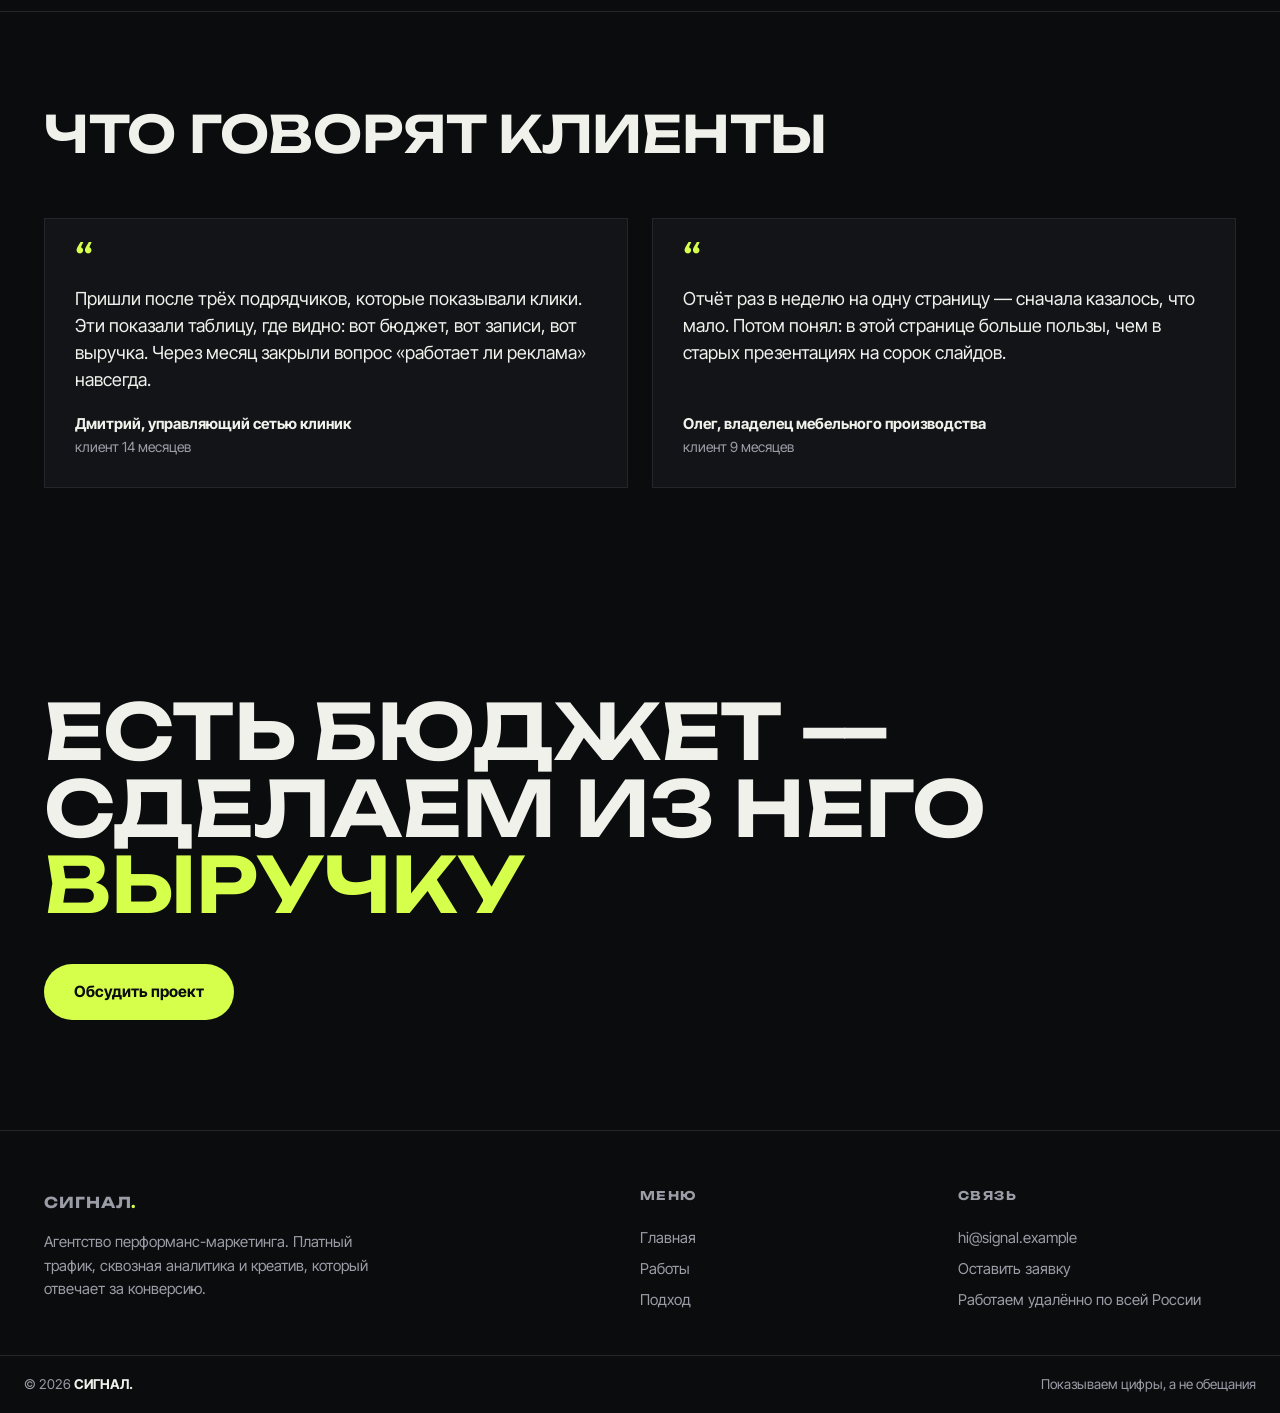
==== commit 5eee0df6: "Life pass: aurora hero, dot-grid, photo strip, clients, testimonials, tilt cards, lead modal, rich f" ====
--- a/index.html
+++ b/index.html
@@ -24,7 +24,7 @@
       <a href="works.html">Работы</a>
       <a href="approach.html">Подход</a>
     </nav>
-    <a class="cta-mini" href="mailto:hi@signal.example">Обсудить проект</a>
+    <a class="cta-mini" href="#" data-modal-open>Обсудить проект</a>
   </div>
 </header>
 
@@ -67,6 +67,32 @@
     </div>
   </div>
 </section>
+
+<div class="strip" aria-label="Студия в работе">
+  <div class="wrap">
+    <figure>
+      <img src="img/studio-2.jpg" alt="Разбор кампании на планёрке" loading="lazy">
+      <figcaption>Планёрка по кампаниям · вторник, 10:00</figcaption>
+    </figure>
+    <figure>
+      <img src="img/studio-1.jpg" alt="Аналитики за настройкой связок" loading="lazy">
+      <figcaption>Отдел аналитики</figcaption>
+    </figure>
+  </div>
+</div>
+
+<div class="clients">
+  <div class="wrap">
+    <span class="label">Доверяют бюджет:</span>
+    <div class="marks">
+      <span>ДЕНТА-КЛИНИК</span>
+      <span>Формат Кухни</span>
+      <span>STARK FITNESS</span>
+      <span>ЮРФАКТ</span>
+      <span>Академия ПРО</span>
+    </div>
+  </div>
+</div>
 
 <section class="blk">
   <div class="wrap">
@@ -103,19 +129,85 @@
   </div>
 </section>
 
+<section class="blk">
+  <div class="wrap">
+    <h2>Что говорят клиенты</h2>
+    <div class="tst">
+      <blockquote class="rise">
+        Пришли после трёх подрядчиков, которые показывали клики. Эти показали таблицу, где видно: вот бюджет, вот записи, вот выручка. Через месяц закрыли вопрос «работает ли реклама» навсегда.
+        <footer><b>Дмитрий, управляющий сетью клиник</b>клиент 14 месяцев</footer>
+      </blockquote>
+      <blockquote class="rise">
+        Отчёт раз в неделю на одну страницу — сначала казалось, что мало. Потом понял: в этой странице больше пользы, чем в старых презентациях на сорок слайдов.
+        <footer><b>Олег, владелец мебельного производства</b>клиент 9 месяцев</footer>
+      </blockquote>
+    </div>
+  </div>
+</section>
+
 <section class="big-cta">
   <div class="wrap">
     <h2>Есть бюджет —<br>сделаем из него <span>выручку</span></h2>
-    <a class="btn" href="mailto:hi@signal.example">Обсудить проект</a>
+    <a class="btn" href="#" data-modal-open>Обсудить проект</a>
   </div>
 </section>
 
 <footer class="foot">
-  <div class="wrap">
-    <div><b>СИГНАЛ.</b> агентство перформанс-маркетинга</div>
-    <div>© 2026 · Работаем удалённо по всей России</div>
+  <div class="wrap cols">
+    <div class="about-col">
+      <a class="logo" href="index.html">СИГНАЛ<i>.</i></a>
+      <p>Агентство перформанс-маркетинга. Платный трафик, сквозная аналитика и креатив, который отвечает за конверсию.</p>
+    </div>
+    <div>
+      <h4>Меню</h4>
+      <a href="index.html">Главная</a>
+      <a href="works.html">Работы</a>
+      <a href="approach.html">Подход</a>
+    </div>
+    <div>
+      <h4>Связь</h4>
+      <a href="#" data-modal-open>hi@signal.example</a>
+      <a href="#" data-modal-open>Оставить заявку</a>
+      <a>Работаем удалённо по всей России</a>
+    </div>
+  </div>
+  <div class="base">
+    <div>© 2026 <b>СИГНАЛ.</b></div>
+    <div>Показываем цифры, а не обещания</div>
   </div>
 </footer>
+
+<div class="modal" id="lead-modal" role="dialog" aria-modal="true" aria-labelledby="lm-title">
+  <div class="modal__back" data-modal-close></div>
+  <div class="modal__box">
+    <button class="modal__close" data-modal-close aria-label="Закрыть">&times;</button>
+    <h3 id="lm-title">Обсудить проект</h3>
+    <p class="sub">Расскажите о задаче — вернёмся с планом и оценкой в течение рабочего дня.</p>
+    <form data-lead-form>
+      <label>Имя</label>
+      <input type="text" name="name" required placeholder="Как к вам обращаться">
+      <label>Телефон или Telegram</label>
+      <input type="text" name="phone" required placeholder="+7 ___ ___-__-__ или @ник">
+      <label>Месячный бюджет на трафик</label>
+      <select name="budget">
+        <option>До 150 тысяч</option>
+        <option>150–500 тысяч</option>
+        <option>500 тысяч – 1,5 млн</option>
+        <option>Больше 1,5 млн</option>
+        <option>Бюджета ещё нет — нужен расчёт</option>
+      </select>
+      <label>Задача</label>
+      <textarea name="msg" placeholder="Ниша, что продаёте, что сейчас с рекламой"></textarea>
+      <button class="send" type="submit">Отправить</button>
+      <p class="fine">Нажимая кнопку, вы соглашаетесь с политикой обработки персональных данных</p>
+    </form>
+    <div class="modal__ok">
+      <div class="ring">&#10003;</div>
+      <h3>Принято</h3>
+      <p class="sub">Ответим в течение рабочего дня.</p>
+    </div>
+  </div>
+</div>
 
 <script src="app.js"></script>
 </body>
--- a/style.css
+++ b/style.css
@@ -40,6 +40,23 @@
 
 /* hero */
 .hero { padding: 96px 0 72px; border-bottom: 1px solid var(--line); position: relative; overflow: hidden; }
+.hero::before {
+  content: ""; position: absolute; inset: 0; pointer-events: none;
+  background-image: radial-gradient(rgb(241 241 236 / .06) 1px, transparent 1px);
+  background-size: 34px 34px;
+  mask-image: radial-gradient(ellipse 90% 80% at 50% 10%, #000 30%, transparent 75%);
+}
+.hero::after {
+  content: ""; position: absolute; pointer-events: none; z-index: 0;
+  width: 900px; height: 900px; right: -280px; top: -320px; border-radius: 50%;
+  background: radial-gradient(circle, rgb(214 255 75 / .13), rgb(214 255 75 / .04) 45%, transparent 68%);
+  filter: blur(10px);
+}
+@media (prefers-reduced-motion: no-preference) {
+  .hero::after { animation: breathe 9s ease-in-out infinite alternate; }
+}
+@keyframes breathe { to { transform: translate(-90px, 70px) scale(1.18); opacity: .8; } }
+.hero .wrap { position: relative; z-index: 1; }
 .hero h1 {
   font-size: clamp(44px, 7.4vw, 104px);
   line-height: .98; letter-spacing: -0.01em; font-weight: 700;
@@ -137,9 +154,97 @@
 .quote { margin: 36px 0; padding: 26px 30px; background: var(--bg-raise); border-left: 3px solid var(--acid); font-size: 18px; }
 .quote footer { margin-top: 10px; font-size: 13.5px; color: var(--ink-soft); }
 
+/* photo strip */
+.strip { border-top: 1px solid var(--line); border-bottom: 1px solid var(--line); }
+.strip .wrap { display: grid; grid-template-columns: 1.4fr 1fr; gap: 1px; background: var(--line); padding: 0; max-width: none; }
+.strip figure { margin: 0; overflow: hidden; background: var(--bg); position: relative; }
+.strip img { width: 100%; height: 380px; object-fit: cover; filter: saturate(.65) contrast(1.1) brightness(.85); transition: transform .6s ease; display: block; }
+.strip figure:hover img { transform: scale(1.03); }
+.strip figcaption {
+  position: absolute; left: 22px; bottom: 18px; z-index: 2;
+  font-family: "Unbounded", sans-serif; font-size: 12px; letter-spacing: .12em; text-transform: uppercase;
+  color: var(--ink); background: rgb(11 12 14 / .72); padding: 8px 14px; backdrop-filter: blur(6px);
+}
+
+/* client marks */
+.clients { border-top: 1px solid var(--line); padding: 30px 0; }
+.clients .wrap { display: flex; align-items: center; gap: 40px; flex-wrap: wrap; justify-content: space-between; }
+.clients .label { font-size: 12.5px; letter-spacing: .12em; text-transform: uppercase; color: var(--ink-soft); font-weight: 700; }
+.clients .marks { display: flex; gap: 42px; align-items: center; flex-wrap: wrap; }
+.clients .marks span { font-weight: 800; font-size: 16px; letter-spacing: .05em; color: #4c4f58; transition: color .25s ease; white-space: nowrap; }
+.clients .marks span:hover { color: var(--acid); }
+.clients .marks span:nth-child(2) { font-style: italic; font-weight: 600; }
+.clients .marks span:nth-child(4) { border: 2px solid currentColor; padding: 3px 10px; font-size: 12.5px; }
+
+/* testimonials dark */
+.tst { margin-top: 56px; display: grid; grid-template-columns: 1fr 1fr; gap: 24px; }
+.tst blockquote {
+  background: var(--bg-raise); border: 1px solid var(--line); padding: 30px;
+  font-size: 18px; line-height: 1.5; display: flex; flex-direction: column; gap: 20px;
+}
+.tst blockquote::before { content: "“"; font-family: "Unbounded", sans-serif; color: var(--acid); font-size: 40px; line-height: 0.4; }
+.tst footer { margin-top: auto; font-size: 14px; color: var(--ink-soft); }
+.tst footer b { color: var(--ink); display: block; font-size: 15px; }
+
+/* next case */
+.next-case { border-top: 1px solid var(--line); }
+.next-case a { display: flex; justify-content: space-between; align-items: center; gap: 20px; padding: 48px 0; }
+.next-case small { display: block; font-size: 12px; letter-spacing: .14em; text-transform: uppercase; color: var(--ink-soft); font-weight: 700; margin-bottom: 10px; }
+.next-case h3 { font-size: clamp(20px, 2.6vw, 30px); text-transform: uppercase; transition: color .2s ease; }
+.next-case a:hover h3 { color: var(--acid); }
+.next-case .arr { font-size: 36px; color: var(--acid); flex: none; }
+
+/* modal (dark) */
+.modal { position: fixed; inset: 0; z-index: 200; display: none; align-items: center; justify-content: center; padding: 20px; }
+.modal.open { display: flex; }
+.modal__back { position: absolute; inset: 0; background: rgb(0 0 0 / .7); backdrop-filter: blur(5px); }
+.modal__box {
+  position: relative; background: var(--bg-raise); border: 1px solid var(--line);
+  width: 470px; max-width: 100%; padding: 38px; max-height: 92vh; overflow: auto;
+}
+@media (prefers-reduced-motion: no-preference) {
+  .modal.open .modal__box { animation: modalIn .35s cubic-bezier(.16,1,.3,1); }
+}
+@keyframes modalIn { from { opacity: 0; transform: translateY(26px) scale(.98); } }
+.modal__close { position: absolute; top: 12px; right: 16px; border: 0; background: none; font-size: 28px; cursor: pointer; color: var(--ink-soft); line-height: 1; }
+.modal__close:hover { color: var(--ink); }
+.modal h3 { font-size: 22px; text-transform: uppercase; margin-bottom: 6px; }
+.modal .sub { color: var(--ink-soft); font-size: 15px; margin-bottom: 20px; }
+.modal label { display: block; font-size: 12.5px; font-weight: 700; letter-spacing: .08em; text-transform: uppercase; margin: 16px 0 6px; color: var(--ink-soft); }
+.modal input, .modal select, .modal textarea {
+  width: 100%; padding: 12px 14px; border: 1px solid var(--line); border-radius: 0;
+  font: inherit; font-size: 15.5px; background: var(--bg); color: var(--ink);
+}
+.modal input:focus, .modal select:focus, .modal textarea:focus { outline: 2px solid var(--acid); outline-offset: -1px; }
+.modal textarea { resize: vertical; min-height: 80px; }
+.modal .send {
+  margin-top: 24px; width: 100%; border: 0; cursor: pointer; border-radius: 999px;
+  background: var(--acid); color: #0b0c0e; font: inherit; font-weight: 700; font-size: 16px; padding: 15px;
+  transition: transform .15s ease, box-shadow .25s ease;
+}
+.modal .send:hover { box-shadow: 0 6px 32px rgb(214 255 75 / .3); }
+.modal .send:active { transform: scale(.985); }
+.modal .fine { margin-top: 12px; font-size: 12px; color: var(--ink-soft); text-align: center; }
+.modal__ok { display: none; text-align: center; padding: 30px 0 16px; }
+.modal__ok .ring { width: 64px; height: 64px; margin: 0 auto 18px; border-radius: 50%; background: var(--acid); color: #0b0c0e; display: grid; place-items: center; font-size: 30px; }
+@media (prefers-reduced-motion: no-preference) {
+  .modal__ok.show .ring { animation: pop .5s cubic-bezier(.16,1,.3,1); }
+}
+@keyframes pop { from { transform: scale(0); } }
+.modal.sent form { display: none; }
+.modal.sent .modal__ok { display: block; }
+
+/* tilt */
+.work-card { will-change: transform; transform-style: preserve-3d; transition: transform .18s ease-out; }
+
 /* footer */
 .foot { border-top: 1px solid var(--line); }
-.foot .wrap { padding: 40px 24px; display: flex; justify-content: space-between; gap: 20px; flex-wrap: wrap; color: var(--ink-soft); font-size: 14px; }
+.foot .cols { display: grid; grid-template-columns: 2fr 1fr 1fr; gap: 40px; padding: 56px 24px 40px; }
+.foot .cols h4 { font-size: 12px; letter-spacing: .12em; text-transform: uppercase; color: var(--ink-soft); margin-bottom: 16px; font-family: "Unbounded", sans-serif; }
+.foot .cols a { display: block; padding: 4px 0; color: var(--ink-soft); font-size: 15px; }
+.foot .cols a:hover { color: var(--acid); }
+.foot .cols .about-col p { color: var(--ink-soft); font-size: 15px; max-width: 36ch; margin-top: 12px; }
+.foot .base { border-top: 1px solid var(--line); padding: 18px 24px; display: flex; justify-content: space-between; gap: 16px; flex-wrap: wrap; color: var(--ink-soft); font-size: 13.5px; }
 .foot b { color: var(--ink); }
 
 /* rise */
@@ -195,7 +300,9 @@
 
 @media (max-width: 880px) {
   .nav { display: none; }
-  .works-grid, .steps, .work-body { grid-template-columns: 1fr; }
+  .works-grid, .steps, .work-body, .tst, .strip .wrap { grid-template-columns: 1fr; }
+  .foot .cols { grid-template-columns: 1fr; gap: 26px; padding: 40px 24px 28px; }
+  .strip img { height: 240px; }
   .nums { grid-template-columns: 1fr; }
   .srv-row { grid-template-columns: 1fr; gap: 10px; }
   .work-body aside { position: static; }
